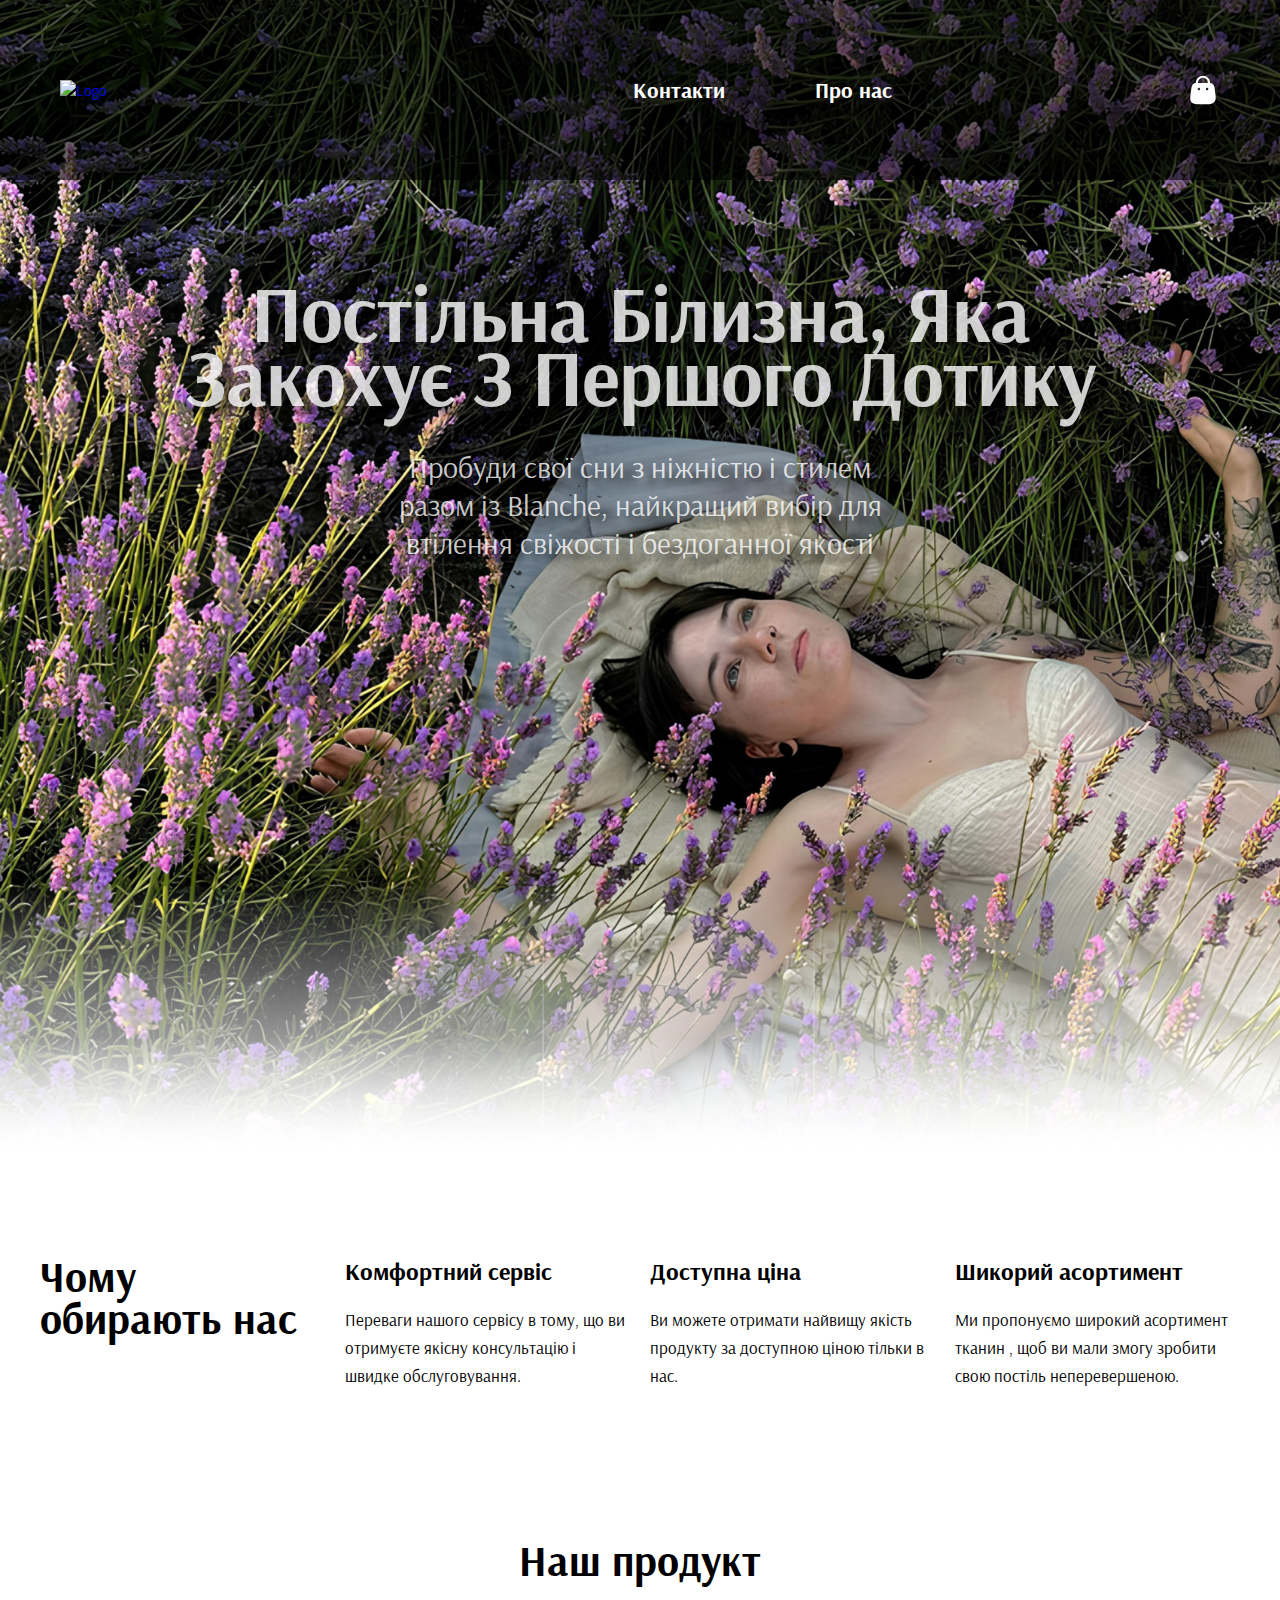
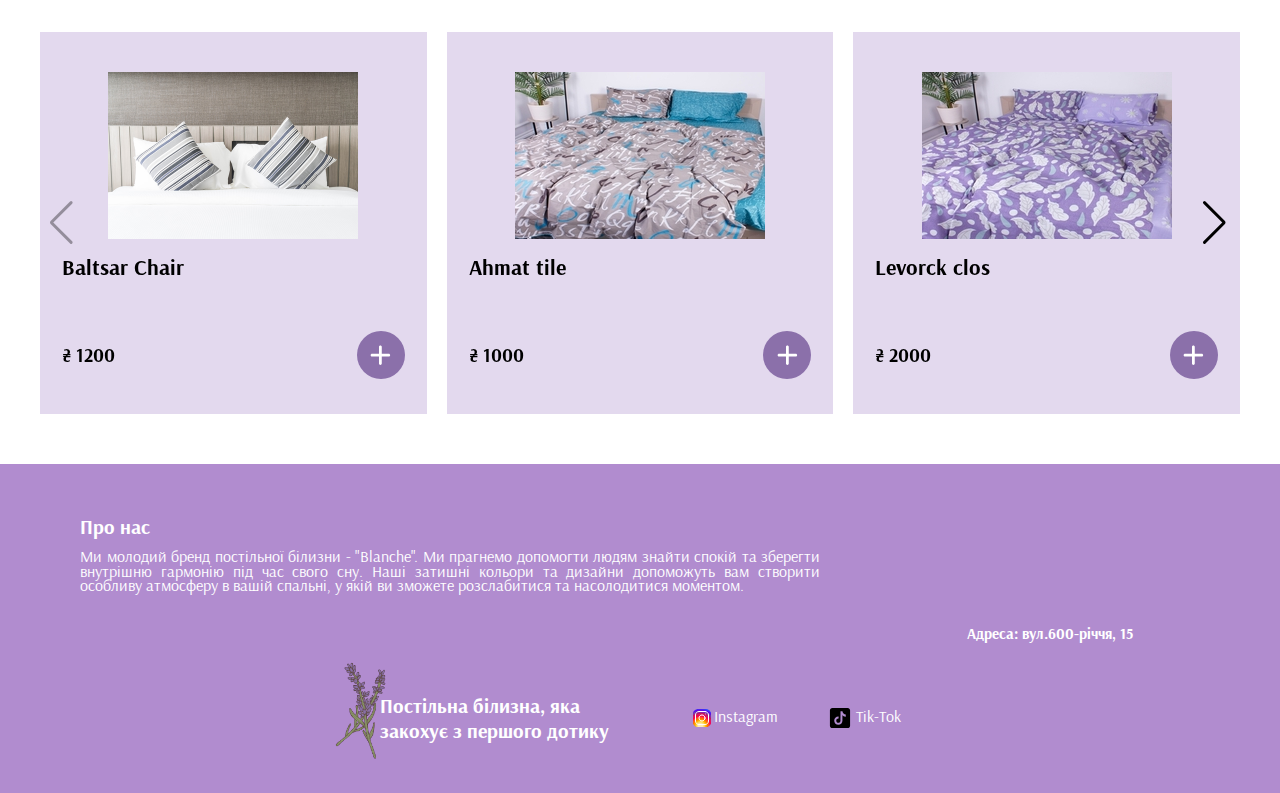
==== index.html @ 91bf4326 "add new Project" ====
<!DOCTYPE html>
<html lang="en">
<head>
	<meta charset="UTF-8">
	<meta name="viewport" content="width=device-width, initial-scale=1.0">
	<link rel="stylesheet" href="./css/main.css">
	<link
  	rel="stylesheet" href="https://cdn.jsdelivr.net/npm/swiper@11/swiper-bundle.min.css"/>
	<title>Blanche</title>
	<link rel="shortcut icon" href="./img/logo/favicon.ico" type="image/x-icon">
</head>
<body>
	<header class="header">
		<div class="header__wrapper">
			<div class="container">
				<nav class="nav__header">
					
					<div class="logo">
						<a href="#!">
							<img class="logo-img" src="./img/logo/test.png" alt="Logo">
						</a>
					</div>
					
					<ul class="nav-list">
						<li id="contacts" class="nav-list__item">
							<a class="nav-list__link" href="#!">Контакти</a>
							<div class="nav-list__sub-contacts">
								<ul class="sub-contacts">
									<li class="sub-contacts__item">
										<a href="tel:+380778909601" class="phone__num">+ 38-077-89-09-601
										</a>
									</li>
									<li class="sub-contacts__item">
										<a class="instagram" href="https://www.instagram.com/blanche.bedclothes?igsh=Y29oOTNwODJ2OGV5">
											<img src="./img/logo/instagram.svg" alt="">
											Instagram
										</a>
									</li>
								</ul>
							</div>
						</li>
						<li id="about-us" class="nav-list__item"><a class="nav-list__link" href="#!">Про нас</a></li>
					</ul>

					<a class="cart" href="#!">
						<img class="cart__img" src="./img/icons/cart.svg" alt="">
						<div class="hidden cart__count "></div>
					</a>
				</nav>

				
			</div>
		</div>
		<div class="header__content container">
					<h1 class="header__title">Постільна білизна, яка закохує з першого дотику</h1>
					<p>Пробуди свої сни з ніжністю і стилем разом із Blanche, найкращий вибір для втілення свіжості і бездоганної якості </p>
				</div>
	</header>

	<section class="benefits">
		<div class="container">
			<div class="befefits__grid">
				<div class="benefits__title">
					<h2 class="title-2">Чому обирають нас</h2>
				</div>
				
				<div class="benefit">
					<h3 class="benefit__title">Комфортний сервіс</h3>
					<p class="benefit__text">Переваги нашого сервісу в тому, що ви отримуєте якісну консультацію і швидке обслуговування.</p>
				</div>

				<div class="benefit">
					<h3 class="benefit__title">Доступна ціна</h3>
					<p class="benefit__text">Ви можете отримати найвищу якість продукту за доступною ціною тільки в нас.</p>
					
				</div>

				<div class="benefit">
					<h3 class="benefit__title">Шикорий асортимент</h3>
					<p class="benefit__text">Ми пропонуємо широкий асортимент тканин , щоб ви мали змогу зробити свою постіль неперевершеною.</p>
					
				</div>

			</div>
		</div>
	</section>

	<section class="products">
		<div class="container">
			
			<div class="products__title">
				<h2 class="title-2">Наш продукт</h2>
			</div>
			
			<div class="products__slider">
				<div class="swiper">
						<div class="swiper-wrapper">
								<article class="card swiper-slide" data-id="baltsar-chair">
									<a href="#product" class="card__link"></a>
									<div class="card__photo">
										<img src="./img/products/test1.jpg" alt="Posteli" class="card__img">
									</div>
									<div class="card__desc">
										<h3 class="card__title">
											Baltsar Chair
										</h3>
										<div class="card__footer">
											<div class="card__price">
												1200
											</div>
											  <button class="card__btn"><img src="./img/icons/plus.svg"></button>
										</div>
									</div>
								</article>
								<article class="card swiper-slide" data-id="ahmat-tile">
									<a href="#product" class="card__link"></a>
									<div class="card__photo">
										<img src="./img/products/test2.jpg" alt="Posteli" class="card__img">
									</div>
									<div class="card__desc">
										<h3 class="card__title">
											Ahmat tile
										</h3>
										<div class="card__footer">
											<div class="card__price">
												1000
											</div>
											<button class="card__btn"><img src="./img/icons/plus.svg"></button>
										</div>
									</div>
								</article>
								<article class="card swiper-slide" data-id="levorck-clos">
									<a href="#product" class="card__link"></a>
									<div class="card__photo">
										<img src="./img/products/test3.jpg" alt="Posteli" class="card__img">
									</div>
									<div class="card__desc">
										<h3 class="card__title">
											Levorck clos
										</h3>
										<div class="card__footer">
											<div class="card__price">
												2000
											</div>
											<button class="card__btn"><img src="./img/icons/plus.svg"></button>
										</div>
									</div>
								</article>
								<article class="card swiper-slide" data-id="harvison-metti">
									<a href="#product" class="card__link"></a>
									<div class="card__photo">
										<img src="./img/products/test4.jpg" alt="Posteli" class="card__img">
									</div>
									<div class="card__desc">
										<h3 class="card__title">
											Harvison Metti
										</h3>
										<div class="card__footer">
											<div class="card__price">
												800
											</div>
											<button class="card__btn"><img src="./img/icons/plus.svg"></button>
										</div>
									</div>
								</article>
								<article class="card swiper-slide" data-id="ternok-lenox">
									<a href="#product" class="card__link"></a>
									<div class="card__photo">
										<img src="./img/products/test5.jpg" alt="Posteli" class="card__img">
									</div>
									<div class="card__desc">
										<h3 class="card__title">
											Ternok Lenox
										</h3>
										<div class="card__footer">
											<div class="card__price">
												1400
											</div>
											<button class="card__btn"><img src="./img/icons/plus.svg"></button>
										</div>
									</div>
								</article>
								<article class="card swiper-slide" data-id="bable-bom">
									<a href="#product" class="card__link"></a>
									<div class="card__photo">
										<img src="./img/products/test6.jpg" alt="Posteli" class="card__img">
									</div>
									<div class="card__desc">
										<h3 class="card__title">
											Bable Bom
										</h3>
										<div class="card__footer">
											<div class="card__price">
												1200
											</div>
											<button class="card__btn"><img src="./img/icons/plus.svg"></button>
										</div>
									</div>
								</article>
								<article class="card swiper-slide" data-id="alaska">
									<a href="#product" class="card__link"></a>
									<div class="card__photo">
										<img src="./img/products/test7.jpg" alt="Posteli" class="card__img">
									</div>
									<div class="card__desc">
										<h3 class="card__title">
											Alaska
										</h3>
										<div class="card__footer">
											<div class="card__price">
												1350
											</div>
											<button class="card__btn"><img src="./img/icons/plus.svg"></button>
										</div>
									</div>
								</article>
								<article class="card swiper-slide" data-id="nerfits">
									<a href="#product" class="card__link"></a>
									<div class="card__photo">
										<img src="./img/products/test8.jpg" alt="Posteli" class="card__img">
									</div>
									<div class="card__desc">
										<h3 class="card__title">
											Nerfits
										</h3>
										<div class="card__footer">
											<div class="card__price">
												2200
											</div>
											<button class="card__btn"><img src="./img/icons/plus.svg"></button>
										</div>
									</div>
								</article>
						</div>
					    <div class="swiper-button-prev"></div>
				 	    <div class="swiper-button-next"></div>
				</div>
			</div>
		</div>
	</section>
	
	<footer class="footer">
		<div class="container">
			<div class="info">
				<div class="footer__about-us">
					<h3>Про нас</h3>
					<p>Ми молодий бренд постільної білизни - "Blanche". Ми прагнемо допомогти людям знайти спокій та зберегти внутрішню гармонію під час свого сну. Наші затишні кольори та дизайни допоможуть вам створити особливу атмосферу в вашій спальні, у якій ви зможете розслабитися та насолодитися моментом.</p>
				</div>
				<div class="location">
					<iframe src="https://www.google.com/maps/embed?pb=!1m14!1m8!1m3!1d10421.833314047852!2d28.426156000000002!3d49.229799!3m2!1i1024!2i768!4f13.1!3m3!1m2!1s0x472d5d207920a4d7%3A0x23012161abec47f1!2z0JDRgtC10LvRjNC1ICjRgNC10LzQvtC90YIg0L7QtNGP0LPRgyk!5e0!3m2!1sru!2sua!4v1705599957774!5m2!1sru!2sua" width="600" height="450" style="border:0;" allowfullscreen="" loading="lazy" referrerpolicy="no-referrer-when-downgrade">
					</iframe>
					
					<div class="address">
						Адреса: вул.600-річчя, 15
					</div>
				</div>
			</div>
			<div class="social__media">
				<div class="lavanda__logo">
					<img src="./img/logo/lavanda.png" alt="lavanda">
					Постільна білизна, яка закохує з першого дотику
				</div>
					<a class="instagram" href="https://www.instagram.com/blanche.bedclothes?igsh=Y29oOTNwODJ2OGV5">
						<img src="./img/logo/instagram.svg" alt="">Instagram
					</a>
					<a class="tik-tok" href="https://www.tiktok.com/@blanche.bedclothes?_t=8j8u7WPqUek&_r=1">
						<img src="./img/logo/tik-tok.svg" alt="">
						Tik-Tok
					</a>
			</div>
		</div>
	</footer>

	<!-- Модалка корзини -->
	<div class="modal__cart-wrapper hidden">
			<div class="modal__cart">
				<div class="modal__cart-nav">
					<h3 class="modal__title">
						Ваше замовлення
						<img src="./img/logo/lavanda.png" alt="" class="modal__title-img">
					</h3>
					<button class="product-del" data-btn="closeCart">x</button>
				</div>
				<hr>
				<!-- <ul class="cart__product">
					 <li class="cart__product-img"><img src="./img/products/test2.jpg" alt=""></li>
					<li class="cart__product-name">Baltsar Chair</li>
					<li class="cart__product-count">
						<button class="count__btn">+</button>
						<input class="count_quantity">
						<button class="count__btn">-</button>
					</li>
					<li class="cart__product-price">1200</li>
					<li class="cart__product-del">
						<button class="product-del">x</button>
					</li> 
				</ul> -->
				<div class="cart__submit-wrapper">
					<button class="cart__product-submit" data-btn="order-submit">Оформити замовлення</button>
				</div>
			</div> 
			<div class="modal__overlay"></div>
	</div>
	<!-- Модалка корзина -->

	<!-- Модалка підтвердження відправки -->
	<div class="modal__order-confirm hidden">
		<div class="order-container">
			<h3 class="order-confirm__title">
				Підтвердження
				<img src="./img/logo/lavanda.png" alt="" class="order-confirm__title-img">
			</h3>
			
			<p class="order-confirm__text">Для того щоб ми мали змогу відправити ваше замовлення введіть:</p>
			<form action="" class="order__confirm-form">
				<fieldset>
					<legend>Данні для відправки</legend>
					
					<input type="text" name=""	placeholder="ПІБ">
					<input type="text" name=""	placeholder="Ваш номер">
					<input type="text" name=""	placeholder="Місто">
					<input type="text" name=""	placeholder="Назва почти">
					<input type="text" name=""	placeholder="Номер відділення">

					<button type="submit" data-btn="submit">Підтвердити</button>
				</fieldset>
			</form>
		</div>
		<div class="modal__overlay"></div>
	</div>
	<!-- Модалка підтвердження відправки -->


	<script src="https://cdn.jsdelivr.net/npm/swiper@11/swiper-bundle.min.js"></script>
	<script src="./js/script.js" type="text/javascript"></script>
</body>
</html>
---- css/main.css ----
@charset "UTF-8";
@import url("https://fonts.googleapis.com/css2?family=Arsenal:wght@400;700&display=swap");
* {
  padding: 0px;
  margin: 0px;
  border: none;
}

*,
*::before,
*::after {
  -webkit-box-sizing: border-box;
          box-sizing: border-box;
}

/* Links */
a, a:link, a:visited {
  text-decoration: none;
}

a:hover {
  text-decoration: none;
}

/* Common */
aside, nav, footer, header, section, main {
  display: block;
}

h1, h2, h3, h4, h5, h6, p {
  font-size: inherit;
  font-weight: inherit;
}

ul, ul li {
  list-style: none;
}

img {
  vertical-align: top;
}

img, svg {
  max-width: 100%;
  height: auto;
}

address {
  font-style: normal;
}

/* Form */
input, textarea, button, select {
  font-family: inherit;
  font-size: inherit;
  color: inherit;
  background-color: transparent;
}

input::-ms-clear {
  display: none;
}

button, input[type=submit] {
  display: inline-block;
  -webkit-box-shadow: none;
          box-shadow: none;
  background-color: transparent;
  background: none;
  cursor: pointer;
}

input:focus, input:active,
button:focus, button:active {
  outline: none;
}

button::-moz-focus-inner {
  padding: 0;
  border: 0;
}

label {
  cursor: pointer;
}

legend {
  display: block;
}

html, body {
  font-family: "Arsenal", sans-serif;
}

.container {
  margin: 0 auto;
  padding: 0 15px;
  max-width: 1230px;
}

.title-2 {
  font-size: clamp(22px, -0.054rem + 7.14vw, 42px);
  font-weight: 700;
  line-height: 1;
}

.hidden {
  opacity: 0;
  pointer-events: none;
}

.hiddingForCart {
  z-index: 0;
}

.header {
  position: relative;
  z-index: 1;
  background-image: url("./../img/background-img/bg-img-2.jpg");
  aspect-ratio: 1200/1084;
  background-size: cover;
}

.header__wrapper {
  background-color: rgba(0, 0, 0, 0.6);
}

.header__content {
  text-align: center;
}

.header__title {
  color: rgba(255, 255, 255, 0.8);
  font-weight: bold;
  font-size: clamp(30px, -0.757rem + 13.16vw, 80px);
  text-transform: capitalize;
  text-wrap: balance;
  line-height: 0.8;
  letter-spacing: -1px;
  margin-bottom: clamp(15px, -0.006rem + 4.72vw, 40px);
  text-shadow: 12px 7px 9px rgba(0, 0, 0, 0.76);
}

.header__content p {
  color: rgba(255, 255, 255, 0.8);
  font-size: clamp(15px, 0.371rem + 2.83vw, 30px);
  text-wrap: balance;
  max-width: 740px;
  margin: 0 auto;
  text-shadow: 12px 7px 9px rgba(0, 0, 0, 0.76);
}

.logo-img {
  max-width: clamp(70px, 2.102rem + 11.36vw, 170px);
}

.nav__header {
  padding: 0 clamp(5px, -0.028rem + 1.7vw, 20px);
  margin-bottom: clamp(20px, -1.509rem + 13.79vw, 100px);
  display: -ms-grid;
  display: grid;
  -ms-grid-columns: 1fr 10px 2fr 10px 1fr;
  grid-template-columns: 1fr 2fr 1fr;
  -webkit-box-align: center;
      -ms-flex-align: center;
          align-items: center;
  height: clamp(50px, 0.17rem + 14.77vw, 180px);
  gap: 10px;
}

.nav-list {
  display: -webkit-inline-box;
  display: -ms-inline-flexbox;
  display: inline-flex;
  gap: clamp(15px, -0.767rem + 8.52vw, 90px);
  -webkit-box-pack: end;
      -ms-flex-pack: end;
          justify-content: flex-end;
  white-space: nowrap;
}

.nav-list__link {
  font-weight: 700;
  color: #fff;
  font-size: clamp(12px, 0.523rem + 1.14vw, 22px);
  -webkit-transition: color 0.2s ease-in;
  transition: color 0.2s ease-in;
}
.nav-list__link:hover {
  color: #8b70aa;
}

#contacts {
  position: relative;
}

.nav-list__sub-contacts {
  background-color: rgba(139, 112, 170, 0.5490196078);
  padding: 20px;
  position: absolute;
  width: 170px;
  top: 100%;
  left: -40px;
  opacity: 0;
  pointer-events: none;
}

.sub-contacts {
  display: -webkit-box;
  display: -ms-flexbox;
  display: flex;
  -webkit-box-orient: vertical;
  -webkit-box-direction: normal;
      -ms-flex-direction: column;
          flex-direction: column;
  gap: 10px;
}

.sub-contacts__item a {
  color: #fff;
  -webkit-transition: color 0.2s ease-in;
  transition: color 0.2s ease-in;
}
.sub-contacts__item a:hover {
  color: #8b70aa;
}

.nav-list__item:hover .nav-list__sub-contacts {
  opacity: 1;
  pointer-events: all;
}

.cart {
  display: -webkit-box;
  display: -ms-flexbox;
  display: flex;
  -webkit-box-pack: end;
      -ms-flex-pack: end;
          justify-content: end;
  position: relative;
  -ms-grid-column-span: 5;
  grid-column-end: 5;
}

.cart__count {
  position: absolute;
  top: 3px;
  right: -6px;
  background-color: #8b70aa;
  color: #fff;
  border-radius: 50%;
  height: 18px;
  width: 18px;
  font-weight: 700;
  display: -webkit-box;
  display: -ms-flexbox;
  display: flex;
  -webkit-box-pack: center;
      -ms-flex-pack: center;
          justify-content: center;
  -webkit-box-align: center;
      -ms-flex-align: center;
          align-items: center;
}

.benefits {
  padding: clamp(20px, -0.568rem + 9.09vw, 100px) 0;
}

.befefits__grid {
  display: -ms-grid;
  display: grid;
  -ms-grid-columns: 1fr 20px 1fr 20px 1fr 20px 1fr;
  grid-template-columns: repeat(4, 1fr);
  gap: clamp(20px, 0.074rem + 5.88vw, 60px) 20px;
}
@media (max-width: 1120px) {
  .befefits__grid {
    -ms-grid-columns: (1fr)[2];
    grid-template-columns: repeat(2, 1fr);
  }
}
@media (max-width: 620px) {
  .befefits__grid {
    -ms-grid-columns: (1fr)[1];
    grid-template-columns: repeat(1, 1fr);
  }
}

.benefits__title {
  max-width: 260px;
}

.benefit__title {
  font-size: clamp(15px, -0.063rem + 5vw, 24px);
  font-weight: 700;
  margin-bottom: clamp(10px, -0.486rem + 5.56vw, 20px);
}

.benefit__text {
  line-height: 1.65;
  font-size: clamp(14px, 0.661rem + 1.07vw, 17px);
}

.products {
  padding: clamp(10px, -0.754rem + 6.9vw, 50px) 0;
}

.products__title {
  text-align: center;
}

.products__slider {
  display: -webkit-box;
  display: -ms-flexbox;
  display: flex;
  -webkit-box-pack: center;
      -ms-flex-pack: center;
          justify-content: center;
  margin-top: clamp(20px, -0.329rem + 7.89vw, 50px);
}

.card {
  position: relative;
  width: 280px;
  background-color: rgba(205, 188, 225, 0.568627451);
}

.card__link {
  position: absolute;
  top: 0;
  left: 0;
  bottom: 0;
  right: 0;
}

.card__photo {
  text-align: center;
  margin-top: 40px;
}

.card__img {
  max-width: 250px;
}

.card__desc {
  display: -webkit-box;
  display: -ms-flexbox;
  display: flex;
  -webkit-box-orient: vertical;
  -webkit-box-direction: normal;
      -ms-flex-direction: column;
          flex-direction: column;
  gap: 50px;
  height: 175px;
  border-radius: 20px 20px 0 0;
  padding: 14px 22px 28px;
}

.card__title {
  font-size: 22px;
  font-weight: 700;
}

.card__footer {
  display: -webkit-box;
  display: -ms-flexbox;
  display: flex;
  -webkit-box-pack: justify;
      -ms-flex-pack: justify;
          justify-content: space-between;
  -webkit-box-align: center;
      -ms-flex-align: center;
          align-items: center;
}

.card__price {
  font-size: 19px;
  font-weight: 700;
}
.card__price::before {
  content: "₴";
}

.card__btn {
  font-size: 0;
  height: 48px;
  width: 48px;
  background-color: #8b70aa;
  border-radius: 50%;
  z-index: 3;
  -webkit-transition: opacity 0.2s ease-in;
  transition: opacity 0.2s ease-in;
}
.card__btn:hover {
  opacity: 0.6;
}

.modal__cart-wrapper {
  position: fixed;
  top: 0;
  left: 0;
  width: 100%;
  height: 100%;
  display: -webkit-box;
  display: -ms-flexbox;
  display: flex;
  -webkit-box-pack: center;
      -ms-flex-pack: center;
          justify-content: center;
  -webkit-box-align: center;
      -ms-flex-align: center;
          align-items: center;
  -webkit-transition: all 0.2s ease-in;
  transition: all 0.2s ease-in;
}

.modal__cart {
  position: relative;
  z-index: 2;
  background-color: #fff;
  padding: 20px clamp(15px, -0.104rem + 5.21vw, 40px);
  width: clamp(300px, 7.386rem + 56.82vw, 800px);
}
.modal__cart hr {
  background: rgba(142, 44, 183, 0.6196078431);
  height: 0.5px;
  margin-bottom: 10px;
}

.modal__cart-nav {
  display: -webkit-box;
  display: -ms-flexbox;
  display: flex;
  -webkit-box-pack: justify;
      -ms-flex-pack: justify;
          justify-content: space-between;
}

.modal__title {
  font-size: 24px;
  font-weight: 700;
  color: rgba(143, 137, 143, 0.8784313725);
  position: relative;
}
.modal__title img {
  max-width: 50px;
  position: absolute;
  top: -8px;
  left: 168px;
}

.cart__product {
  display: -ms-grid;
  display: grid;
  -ms-grid-columns: 1fr clamp(10px, -0.625rem + 6.25vw, 40px) 4fr clamp(10px, -0.625rem + 6.25vw, 40px) 2fr clamp(10px, -0.625rem + 6.25vw, 40px) 1fr clamp(10px, -0.625rem + 6.25vw, 40px) 1fr;
  grid-template-columns: 1fr 4fr 2fr 1fr 1fr;
  -webkit-column-gap: clamp(10px, -0.625rem + 6.25vw, 40px);
     -moz-column-gap: clamp(10px, -0.625rem + 6.25vw, 40px);
          column-gap: clamp(10px, -0.625rem + 6.25vw, 40px);
  -webkit-box-pack: center;
      -ms-flex-pack: center;
          justify-content: center;
  -webkit-box-align: center;
      -ms-flex-align: center;
          align-items: center;
  margin-bottom: 20px;
  background-color: rgba(187, 185, 185, 0.1019607843);
  padding: 0 5px;
}

.cart__product-img img {
  max-width: clamp(70px, 1.042rem + 16.67vw, 100px);
}

.cart__product-name {
  font-size: clamp(8px, 0.167rem + 1.67vw, 16px);
}

.cart__product-count {
  display: -webkit-box;
  display: -ms-flexbox;
  display: flex;
  -webkit-box-pack: center;
      -ms-flex-pack: center;
          justify-content: center;
  -webkit-box-align: center;
      -ms-flex-align: center;
          align-items: center;
  gap: 5px;
}

.count__btn {
  font-weight: 700;
  padding-bottom: 1px;
  -webkit-transition: opacity 0.2s ease-in;
  transition: opacity 0.2s ease-in;
}
.count__btn:hover {
  opacity: 0.7;
}

.count_quantity {
  width: 25px;
  height: 18px;
  line-height: 1.9;
  text-align: center;
  background-color: rgba(193, 193, 193, 0.4196078431);
  border-radius: 5px;
  font-size: clamp(8px, 0.167rem + 1.67vw, 16px);
}

.cart__product-price {
  font-size: clamp(8px, 0.167rem + 1.67vw, 16px);
}

.cart__product-del {
  justify-self: flex-end;
}

.product-del {
  padding-right: 10px;
  font-size: clamp(10px, 0.196rem + 2.14vw, 16px);
  -webkit-transition: opacity 0.2s ease-in;
  transition: opacity 0.2s ease-in;
}
.product-del:hover {
  opacity: 0.7;
}

.cart__submit-wrapper {
  display: -webkit-box;
  display: -ms-flexbox;
  display: flex;
  -webkit-box-pack: end;
      -ms-flex-pack: end;
          justify-content: flex-end;
}

.cart__product-submit {
  font-size: clamp(12px, 0.5rem + 1.25vw, 18px);
  border-radius: 5px;
  background-color: #e1e1e1;
  padding: 0 5px;
  -webkit-transition: opacity 0.2s ease-in;
  transition: opacity 0.2s ease-in;
}
.cart__product-submit:hover {
  opacity: 0.7;
}

.modal__overlay {
  position: absolute;
  top: 0;
  left: 0;
  width: 100%;
  height: 100%;
  background-color: black;
  opacity: 0.7;
  z-index: 0;
}

.swiper-button-prev::after {
  color: black;
  position: absolute;
  top: 0px;
  left: 0px;
}

.swiper-button-next::after {
  color: black;
  position: absolute;
  top: 0px;
  left: 0px;
}

.footer {
  padding: 50px 0;
  background-color: rgba(86, 5, 151, 0.4588235294);
  color: white;
}

.info {
  padding: 0 clamp(10px, -2.708rem + 16.67vw, 40px);
  margin-bottom: 50px;
  display: -webkit-box;
  display: -ms-flexbox;
  display: flex;
  -webkit-box-pack: space-evenly;
      -ms-flex-pack: space-evenly;
          justify-content: space-evenly;
  gap: 80px;
}
@media (max-width: 740px) {
  .info {
    -webkit-box-orient: vertical;
    -webkit-box-direction: normal;
        -ms-flex-direction: column;
            flex-direction: column;
    gap: 30px;
  }
}

.footer__about-us h3 {
  font-size: 20px;
  font-weight: 700;
  margin-bottom: 10px;
}
.footer__about-us p {
  line-height: 0.9;
  text-align: justify;
}

.location {
  display: -webkit-box;
  display: -ms-flexbox;
  display: flex;
  -webkit-box-orient: vertical;
  -webkit-box-direction: normal;
      -ms-flex-direction: column;
          flex-direction: column;
  gap: 10px;
  -webkit-box-pack: center;
      -ms-flex-pack: center;
          justify-content: center;
  -webkit-box-align: center;
      -ms-flex-align: center;
          align-items: center;
}
.location iframe {
  max-width: 300px;
  max-height: 100px;
  border-radius: 40px;
}
@media (max-width: 740px) {
  .location iframe {
    max-width: clamp(220px, -4.345rem + 90.48vw, 600px);
  }
}

.address {
  font-weight: 700;
  font-size: 15px;
}

.social__media {
  display: -webkit-box;
  display: -ms-flexbox;
  display: flex;
  padding: 0 40px;
  gap: clamp(10px, -0.754rem + 6.9vw, 50px);
  -webkit-box-align: center;
      -ms-flex-align: center;
          align-items: center;
  -webkit-box-pack: center;
      -ms-flex-pack: center;
          justify-content: center;
}
@media (max-width: 620px) {
  .social__media {
    -webkit-box-orient: vertical;
    -webkit-box-direction: normal;
        -ms-flex-direction: column;
            flex-direction: column;
  }
}
.social__media a {
  color: #fff;
}

.lavanda__logo {
  position: relative;
  font-size: 20px;
  font-weight: 700;
  max-width: 260px;
}
@media (max-width: 620px) {
  .lavanda__logo {
    font-size: 17px;
  }
}
.lavanda__logo img {
  max-width: 150px;
  position: absolute;
  top: -60px;
  left: -90px;
}

.modal__order-confirm {
  position: fixed;
  top: 0;
  left: 0;
  width: 100%;
  height: 100%;
  display: -webkit-box;
  display: -ms-flexbox;
  display: flex;
  -webkit-box-pack: center;
      -ms-flex-pack: center;
          justify-content: center;
  -webkit-box-align: center;
      -ms-flex-align: center;
          align-items: center;
  -webkit-transition: all 0.2s ease-in;
  transition: all 0.2s ease-in;
}

.order-container {
  position: relative;
  z-index: 2;
  background-color: #fff;
  padding: 20px clamp(15px, -0.104rem + 5.21vw, 40px);
  width: clamp(300px, 7.386rem + 56.82vw, 800px);
}

.order-confirm__title {
  font-size: 24px;
  font-weight: 700;
  color: rgba(143, 137, 143, 0.8784313725);
  position: relative;
}
.order-confirm__title img {
  max-width: 50px;
  position: absolute;
  top: -7px;
  left: 143px;
}

.order__confirm-form fieldset {
  border: 1px solid rgba(142, 44, 183, 0.6196078431);
  display: -webkit-box;
  display: -ms-flexbox;
  display: flex;
  -webkit-box-orient: vertical;
  -webkit-box-direction: normal;
      -ms-flex-direction: column;
          flex-direction: column;
  gap: 10px;
  padding: 10px;
}
.order__confirm-form legend {
  color: rgba(143, 137, 143, 0.8784313725);
  font-weight: 700;
  font-size: 18px;
}
.order__confirm-form input {
  background-color: rgba(187, 185, 185, 0.10196078);
}
.order__confirm-form button {
  font-size: clamp(12px, 0.5rem + 1.25vw, 18px);
  border-radius: 5px;
  background-color: #e1e1e1;
  padding: 0 5px;
  -webkit-transition: opacity 0.2s ease-in;
  transition: opacity 0.2s ease-in;
}
.order__confirm-form button:hover {
  opacity: 0.7;
}

.order-confirm__message {
  text-align: center;
  color: rgba(142, 44, 183, 0.6196078431);
  -webkit-transition: all 0.2 ease-in;
  transition: all 0.2 ease-in;
}
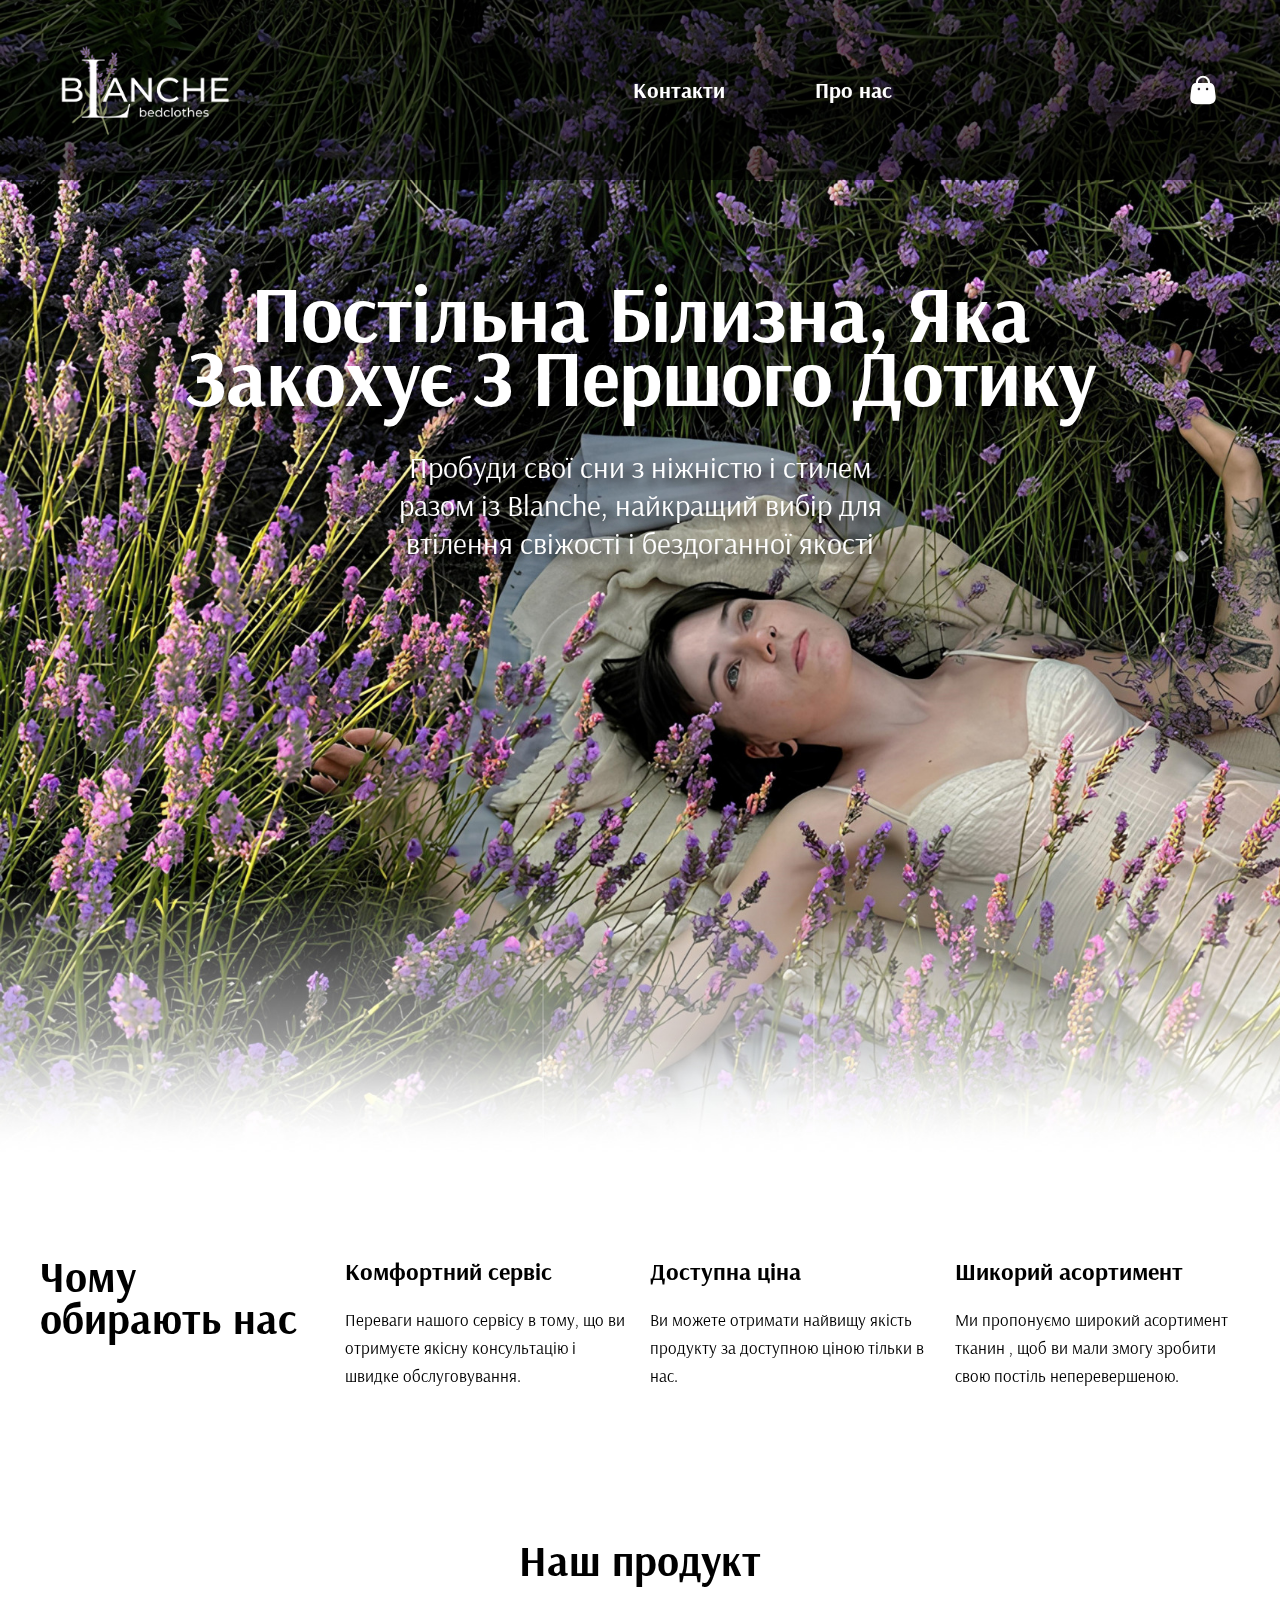
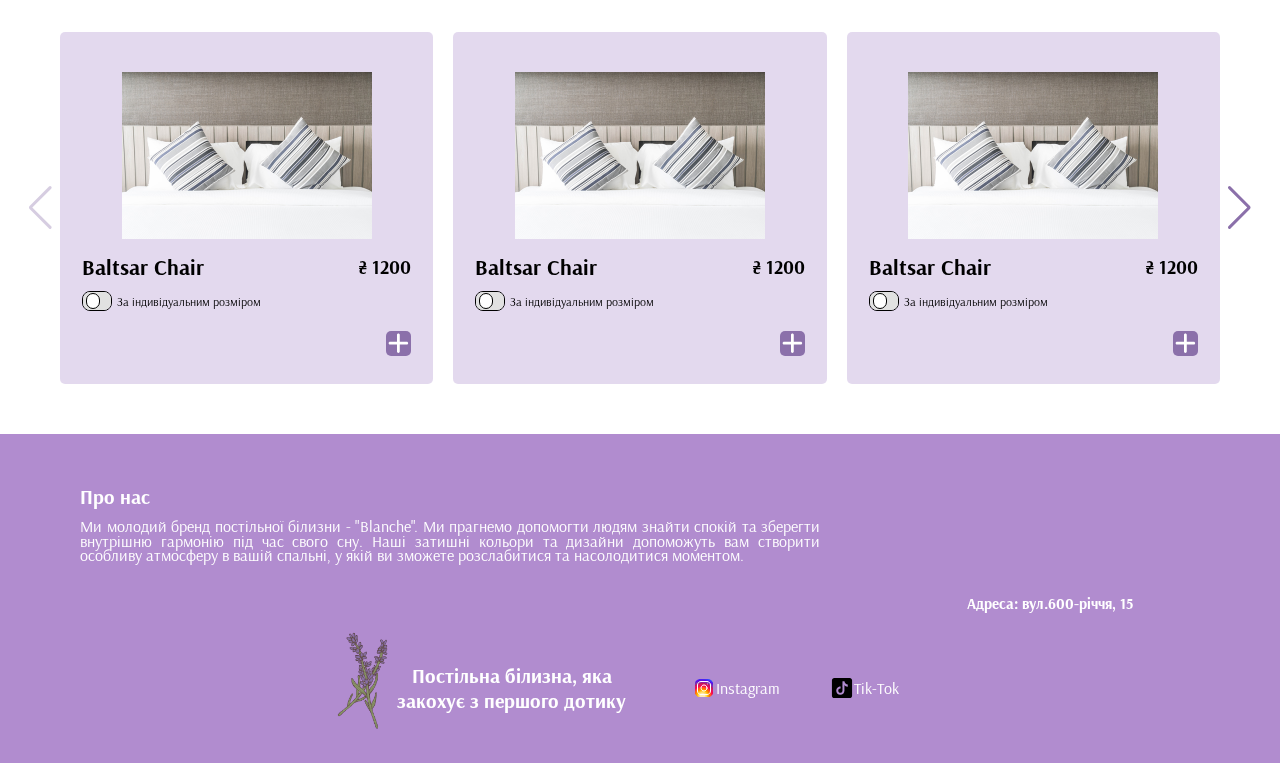
==== commit d80d7b91: "update 1.0" ====
--- a/index.html
+++ b/index.html
@@ -27,13 +27,13 @@
 							<div class="nav-list__sub-contacts">
 								<ul class="sub-contacts">
 									<li class="sub-contacts__item">
+										<img src="./img/logo/phone.svg" alt="">
 										<a href="tel:+380778909601" class="phone__num">+ 38-077-89-09-601
 										</a>
 									</li>
 									<li class="sub-contacts__item">
-										<a class="instagram" href="https://www.instagram.com/blanche.bedclothes?igsh=Y29oOTNwODJ2OGV5">
-											<img src="./img/logo/instagram.svg" alt="">
-											Instagram
+										<img src="./img/logo/instagram.svg" alt="">
+										<a class="instagram" href="https://www.instagram.com/blanche.bedclothes?igsh=Y29oOTNwODJ2OGV5">Instagram
 										</a>
 									</li>
 								</ul>
@@ -95,146 +95,260 @@
 			<div class="products__slider">
 				<div class="swiper">
 						<div class="swiper-wrapper">
-								<article class="card swiper-slide" data-id="baltsar-chair">
-									<a href="#product" class="card__link"></a>
-									<div class="card__photo">
-										<img src="./img/products/test1.jpg" alt="Posteli" class="card__img">
-									</div>
-									<div class="card__desc">
-										<h3 class="card__title">
-											Baltsar Chair
-										</h3>
-										<div class="card__footer">
-											<div class="card__price">
-												1200
-											</div>
-											  <button class="card__btn"><img src="./img/icons/plus.svg"></button>
-										</div>
-									</div>
-								</article>
-								<article class="card swiper-slide" data-id="ahmat-tile">
-									<a href="#product" class="card__link"></a>
-									<div class="card__photo">
-										<img src="./img/products/test2.jpg" alt="Posteli" class="card__img">
-									</div>
-									<div class="card__desc">
-										<h3 class="card__title">
-											Ahmat tile
-										</h3>
-										<div class="card__footer">
-											<div class="card__price">
-												1000
-											</div>
-											<button class="card__btn"><img src="./img/icons/plus.svg"></button>
-										</div>
-									</div>
-								</article>
-								<article class="card swiper-slide" data-id="levorck-clos">
-									<a href="#product" class="card__link"></a>
-									<div class="card__photo">
-										<img src="./img/products/test3.jpg" alt="Posteli" class="card__img">
-									</div>
-									<div class="card__desc">
-										<h3 class="card__title">
-											Levorck clos
-										</h3>
-										<div class="card__footer">
-											<div class="card__price">
-												2000
-											</div>
-											<button class="card__btn"><img src="./img/icons/plus.svg"></button>
-										</div>
-									</div>
-								</article>
-								<article class="card swiper-slide" data-id="harvison-metti">
-									<a href="#product" class="card__link"></a>
-									<div class="card__photo">
-										<img src="./img/products/test4.jpg" alt="Posteli" class="card__img">
-									</div>
-									<div class="card__desc">
-										<h3 class="card__title">
-											Harvison Metti
-										</h3>
-										<div class="card__footer">
-											<div class="card__price">
-												800
-											</div>
-											<button class="card__btn"><img src="./img/icons/plus.svg"></button>
-										</div>
-									</div>
-								</article>
-								<article class="card swiper-slide" data-id="ternok-lenox">
-									<a href="#product" class="card__link"></a>
-									<div class="card__photo">
-										<img src="./img/products/test5.jpg" alt="Posteli" class="card__img">
-									</div>
-									<div class="card__desc">
-										<h3 class="card__title">
-											Ternok Lenox
-										</h3>
-										<div class="card__footer">
-											<div class="card__price">
-												1400
-											</div>
-											<button class="card__btn"><img src="./img/icons/plus.svg"></button>
-										</div>
-									</div>
-								</article>
-								<article class="card swiper-slide" data-id="bable-bom">
-									<a href="#product" class="card__link"></a>
-									<div class="card__photo">
-										<img src="./img/products/test6.jpg" alt="Posteli" class="card__img">
-									</div>
-									<div class="card__desc">
-										<h3 class="card__title">
-											Bable Bom
-										</h3>
-										<div class="card__footer">
-											<div class="card__price">
-												1200
-											</div>
-											<button class="card__btn"><img src="./img/icons/plus.svg"></button>
-										</div>
-									</div>
-								</article>
-								<article class="card swiper-slide" data-id="alaska">
-									<a href="#product" class="card__link"></a>
-									<div class="card__photo">
-										<img src="./img/products/test7.jpg" alt="Posteli" class="card__img">
-									</div>
-									<div class="card__desc">
-										<h3 class="card__title">
-											Alaska
-										</h3>
-										<div class="card__footer">
-											<div class="card__price">
-												1350
-											</div>
-											<button class="card__btn"><img src="./img/icons/plus.svg"></button>
-										</div>
-									</div>
-								</article>
-								<article class="card swiper-slide" data-id="nerfits">
-									<a href="#product" class="card__link"></a>
-									<div class="card__photo">
-										<img src="./img/products/test8.jpg" alt="Posteli" class="card__img">
-									</div>
-									<div class="card__desc">
-										<h3 class="card__title">
-											Nerfits
-										</h3>
-										<div class="card__footer">
-											<div class="card__price">
-												2200
-											</div>
-											<button class="card__btn"><img src="./img/icons/plus.svg"></button>
-										</div>
-									</div>
-								</article>
+							    <article class="card swiper-slide" data-id="baltsar-chair">
+									<div class="card__photo">
+										<img src="./img/products/test1.jpg" alt="Posteli" class="card__img">
+									</div>
+									<div class="card__desc">
+										<div class="card__header">
+											<h3 class="card__title">
+												Baltsar Chair
+											</h3>
+											<div class="card__price">
+												1200
+											</div>
+										</div>
+
+										<div class="individual__content">
+											<label class="individual__content-checkbox">
+												<div class="flipswitch">
+													<input type="checkbox" name="flipswitch" class="flipswitch-cb" id="fs1">
+													<label class="flipswitch-label" for="fs1"> 
+														<div class="flipswitch-inner"></div>
+														<div class="flipswitch-switch"></div>
+													</label>
+										        </div>
+						                        За індивідуальним розміром
+					                        </label>
+				                        </div>
+				                        <div id="fs1" class="individual__desc"></div>
+										<div class="card__footer">
+											 <button class="card__btn"><img src="./img/icons/plus.svg"></button>
+										</div>
+								</article>
+								<article class="card swiper-slide" data-id="baltsar-chair">
+									<div class="card__photo">
+										<img src="./img/products/test1.jpg" alt="Posteli" class="card__img">
+									</div>
+									<div class="card__desc">
+										<div class="card__header">
+											<h3 class="card__title">
+												Baltsar Chair
+											</h3>
+											<div class="card__price">
+												1200
+											</div>
+										</div>
+
+										<div class="individual__content">
+											<label class="individual__content-checkbox">
+												<div class="flipswitch">
+													<input type="checkbox" name="flipswitch" class="flipswitch-cb" id="fs2">
+													<label class="flipswitch-label" for="fs2"> 
+														<div class="flipswitch-inner"></div>
+														<div class="flipswitch-switch"></div>
+													</label>
+										        </div>
+						                        За індивідуальним розміром
+					                        </label>
+				                        </div>
+				                        <div id="fs2" class="individual__desc"></div>
+										<div class="card__footer">
+											 <button class="card__btn"><img src="./img/icons/plus.svg"></button>
+										</div>
+								</article>
+								<article class="card swiper-slide" data-id="baltsar-chair">
+									<div class="card__photo">
+										<img src="./img/products/test1.jpg" alt="Posteli" class="card__img">
+									</div>
+									<div class="card__desc">
+										<div class="card__header">
+											<h3 class="card__title">
+												Baltsar Chair
+											</h3>
+											<div class="card__price">
+												1200
+											</div>
+										</div>
+
+										<div class="individual__content">
+											<label class="individual__content-checkbox">
+												<div class="flipswitch">
+													<input type="checkbox" name="flipswitch" class="flipswitch-cb" id="fs3">
+													<label class="flipswitch-label" for="fs3"> 
+														<div class="flipswitch-inner"></div>
+														<div class="flipswitch-switch"></div>
+													</label>
+										        </div>
+						                        За індивідуальним розміром
+					                        </label>
+				                        </div>
+				                        <div id="fs3" class="individual__desc"></div>
+										<div class="card__footer">
+											 <button class="card__btn"><img src="./img/icons/plus.svg"></button>
+										</div>
+								</article>
+								<article class="card swiper-slide" data-id="baltsar-chair">
+									<div class="card__photo">
+										<img src="./img/products/test1.jpg" alt="Posteli" class="card__img">
+									</div>
+									<div class="card__desc">
+										<div class="card__header">
+											<h3 class="card__title">
+												Baltsar Chair
+											</h3>
+											<div class="card__price">
+												1200
+											</div>
+										</div>
+
+										<div class="individual__content">
+											<label class="individual__content-checkbox">
+												<div class="flipswitch">
+													<input type="checkbox" name="flipswitch" class="flipswitch-cb" id="fs4">
+													<label class="flipswitch-label" for="fs4"> 
+														<div class="flipswitch-inner"></div>
+														<div class="flipswitch-switch"></div>
+													</label>
+										        </div>
+						                        За індивідуальним розміром
+					                        </label>
+				                        </div>
+				                        <div id="fs4" class="individual__desc"></div>
+										<div class="card__footer">
+											 <button class="card__btn"><img src="./img/icons/plus.svg"></button>
+										</div>
+								</article>
+								<article class="card swiper-slide" data-id="baltsar-chair">
+									<div class="card__photo">
+										<img src="./img/products/test1.jpg" alt="Posteli" class="card__img">
+									</div>
+									<div class="card__desc">
+										<div class="card__header">
+											<h3 class="card__title">
+												Baltsar Chair
+											</h3>
+											<div class="card__price">
+												1200
+											</div>
+										</div>
+
+										<div class="individual__content">
+											<label class="individual__content-checkbox">
+												<div class="flipswitch">
+													<input type="checkbox" name="flipswitch" class="flipswitch-cb" id="fs5">
+													<label class="flipswitch-label" for="fs5"> 
+														<div class="flipswitch-inner"></div>
+														<div class="flipswitch-switch"></div>
+													</label>
+										        </div>
+						                        За індивідуальним розміром
+					                        </label>
+				                        </div>
+				                        <div id="fs5" class="individual__desc"></div>
+										<div class="card__footer">
+											 <button class="card__btn"><img src="./img/icons/plus.svg"></button>
+										</div>
+								</article>
+								<article class="card swiper-slide" data-id="baltsar-chair">
+									<div class="card__photo">
+										<img src="./img/products/test1.jpg" alt="Posteli" class="card__img">
+									</div>
+									<div class="card__desc">
+										<div class="card__header">
+											<h3 class="card__title">
+												Baltsar Chair
+											</h3>
+											<div class="card__price">
+												1200
+											</div>
+										</div>
+
+										<div class="individual__content">
+											<label class="individual__content-checkbox">
+												<div class="flipswitch">
+													<input type="checkbox" name="flipswitch" class="flipswitch-cb" id="fs6">
+													<label class="flipswitch-label" for="fs6"> 
+														<div class="flipswitch-inner"></div>
+														<div class="flipswitch-switch"></div>
+													</label>
+										        </div>
+						                        За індивідуальним розміром
+					                        </label>
+				                        </div>
+				                        <div id="fs6" class="individual__desc"></div>
+										<div class="card__footer">
+											 <button class="card__btn"><img src="./img/icons/plus.svg"></button>
+										</div>
+								</article>
+								<article class="card swiper-slide" data-id="baltsar-chair">
+									<div class="card__photo">
+										<img src="./img/products/test1.jpg" alt="Posteli" class="card__img">
+									</div>
+									<div class="card__desc">
+										<div class="card__header">
+											<h3 class="card__title">
+												Baltsar Chair
+											</h3>
+											<div class="card__price">
+												1200
+											</div>
+										</div>
+
+										<div class="individual__content">
+											<label class="individual__content-checkbox">
+												<div class="flipswitch">
+													<input type="checkbox" name="flipswitch" class="flipswitch-cb" id="fs7">
+													<label class="flipswitch-label" for="fs7"> 
+														<div class="flipswitch-inner"></div>
+														<div class="flipswitch-switch"></div>
+													</label>
+										        </div>
+						                        За індивідуальним розміром
+					                        </label>
+				                        </div>
+				                        <div id="fs7" class="individual__desc"></div>
+										<div class="card__footer">
+											 <button class="card__btn"><img src="./img/icons/plus.svg"></button>
+										</div>
+								</article>
+								<article class="card swiper-slide" data-id="baltsar-chair">
+									<div class="card__photo">
+										<img src="./img/products/test1.jpg" alt="Posteli" class="card__img">
+									</div>
+									<div class="card__desc">
+										<div class="card__header">
+											<h3 class="card__title">
+												Baltsar Chair
+											</h3>
+											<div class="card__price">
+												1200
+											</div>
+										</div>
+											
+
+										<div class="individual__content">
+											<label class="individual__content-checkbox">
+												<div class="flipswitch">
+													<input type="checkbox" name="flipswitch" class="flipswitch-cb" id="fs8">
+													<label class="flipswitch-label" for="fs8"> 
+														<div class="flipswitch-inner"></div>
+														<div class="flipswitch-switch"></div>
+													</label>
+										        </div>
+						                        За індивідуальним розміром
+					                        </label>
+				                        </div>
+				                        <div id="fs8" class="individual__desc"></div>
+										<div class="card__footer">
+											 <button class="card__btn"><img src="./img/icons/plus.svg"></button>
+										</div>
+								</article>
+
 						</div>
-					    <div class="swiper-button-prev"></div>
+				</div>
+						<div class="swiper-button-prev"></div>
 				 	    <div class="swiper-button-next"></div>
-				</div>
 			</div>
 		</div>
 	</section>
@@ -306,11 +420,13 @@
 	<!-- Модалка підтвердження відправки -->
 	<div class="modal__order-confirm hidden">
 		<div class="order-container">
-			<h3 class="order-confirm__title">
-				Підтвердження
-				<img src="./img/logo/lavanda.png" alt="" class="order-confirm__title-img">
-			</h3>
-			
+			<div class="order__wrapper-title">
+				<h3 class="order-confirm__title">
+					Підтвердження
+					<img src="./img/logo/lavanda.png" alt="" class="order-confirm__title-img">
+				</h3>
+				<button class="order__close">x</button>
+			</div>
 			<p class="order-confirm__text">Для того щоб ми мали змогу відправити ваше замовлення введіть:</p>
 			<form action="" class="order__confirm-form">
 				<fieldset>
--- a/css/main.css
+++ b/css/main.css
@@ -107,6 +107,9 @@
 .hidden {
   opacity: 0;
   pointer-events: none;
+  z-index: -1;
+  -webkit-transition: all 0.2s ease-in;
+  transition: all 0.2s ease-in;
 }
 
 .hiddingForCart {
@@ -130,7 +133,7 @@
 }
 
 .header__title {
-  color: rgba(255, 255, 255, 0.8);
+  color: rgb(255, 255, 255);
   font-weight: bold;
   font-size: clamp(30px, -0.757rem + 13.16vw, 80px);
   text-transform: capitalize;
@@ -142,7 +145,7 @@
 }
 
 .header__content p {
-  color: rgba(255, 255, 255, 0.8);
+  color: rgb(255, 255, 255);
   font-size: clamp(15px, 0.371rem + 2.83vw, 30px);
   text-wrap: balance;
   max-width: 740px;
@@ -196,13 +199,17 @@
 
 .nav-list__sub-contacts {
   background-color: rgba(139, 112, 170, 0.5490196078);
-  padding: 20px;
-  position: absolute;
-  width: 170px;
+  padding: 10px 20px;
+  position: absolute;
+  width: 180px;
   top: 100%;
   left: -40px;
   opacity: 0;
   pointer-events: none;
+  -webkit-transition: all 0.4s ease-in;
+  transition: all 0.4s ease-in;
+  text-align: center;
+  border-radius: 5px;
 }
 
 .sub-contacts {
@@ -216,6 +223,17 @@
   gap: 10px;
 }
 
+.sub-contacts__item {
+  display: -webkit-box;
+  display: -ms-flexbox;
+  display: flex;
+  -webkit-box-pack: center;
+      -ms-flex-pack: center;
+          justify-content: center;
+  -webkit-box-align: center;
+      -ms-flex-align: center;
+          align-items: center;
+}
 .sub-contacts__item a {
   color: #fff;
   -webkit-transition: color 0.2s ease-in;
@@ -228,6 +246,8 @@
 .nav-list__item:hover .nav-list__sub-contacts {
   opacity: 1;
   pointer-events: all;
+  -webkit-transition: all 0.4s ease-in;
+  transition: all 0.4s ease-in;
 }
 
 .cart {
@@ -311,12 +331,8 @@
 }
 
 .products__slider {
-  display: -webkit-box;
-  display: -ms-flexbox;
-  display: flex;
-  -webkit-box-pack: center;
-      -ms-flex-pack: center;
-          justify-content: center;
+  position: relative;
+  padding: 0 20px;
   margin-top: clamp(20px, -0.329rem + 7.89vw, 50px);
 }
 
@@ -324,14 +340,7 @@
   position: relative;
   width: 280px;
   background-color: rgba(205, 188, 225, 0.568627451);
-}
-
-.card__link {
-  position: absolute;
-  top: 0;
-  left: 0;
-  bottom: 0;
-  right: 0;
+  border-radius: 5px;
 }
 
 .card__photo {
@@ -351,18 +360,12 @@
   -webkit-box-direction: normal;
       -ms-flex-direction: column;
           flex-direction: column;
-  gap: 50px;
-  height: 175px;
+  gap: 10px;
   border-radius: 20px 20px 0 0;
   padding: 14px 22px 28px;
 }
 
-.card__title {
-  font-size: 22px;
-  font-weight: 700;
-}
-
-.card__footer {
+.card__header {
   display: -webkit-box;
   display: -ms-flexbox;
   display: flex;
@@ -374,6 +377,11 @@
           align-items: center;
 }
 
+.card__title {
+  font-size: 22px;
+  font-weight: 700;
+}
+
 .card__price {
   font-size: 19px;
   font-weight: 700;
@@ -382,18 +390,30 @@
   content: "₴";
 }
 
+.card__footer {
+  display: -webkit-box;
+  display: -ms-flexbox;
+  display: flex;
+  -webkit-box-pack: end;
+      -ms-flex-pack: end;
+          justify-content: flex-end;
+}
+
 .card__btn {
-  font-size: 0;
-  height: 48px;
-  width: 48px;
   background-color: #8b70aa;
-  border-radius: 50%;
-  z-index: 3;
+  border-radius: 5px;
   -webkit-transition: opacity 0.2s ease-in;
   transition: opacity 0.2s ease-in;
 }
 .card__btn:hover {
   opacity: 0.6;
+}
+
+.message__add {
+  margin-right: 10px;
+  font-weight: 700;
+  -webkit-transition: all 0.2s ease-in;
+  transition: all 0.2s ease-in;
 }
 
 .modal__cart-wrapper {
@@ -411,8 +431,12 @@
   -webkit-box-align: center;
       -ms-flex-align: center;
           align-items: center;
-  -webkit-transition: all 0.2s ease-in;
-  transition: all 0.2s ease-in;
+  -webkit-transition: all 0.4s ease-in;
+  transition: all 0.4s ease-in;
+}
+.modal__cart-wrapper.close {
+  opacity: 0;
+  visibility: hidden;
 }
 
 .modal__cart {
@@ -453,8 +477,8 @@
 .cart__product {
   display: -ms-grid;
   display: grid;
-  -ms-grid-columns: 1fr clamp(10px, -0.625rem + 6.25vw, 40px) 4fr clamp(10px, -0.625rem + 6.25vw, 40px) 2fr clamp(10px, -0.625rem + 6.25vw, 40px) 1fr clamp(10px, -0.625rem + 6.25vw, 40px) 1fr;
-  grid-template-columns: 1fr 4fr 2fr 1fr 1fr;
+  -ms-grid-columns: 1fr clamp(10px, -0.625rem + 6.25vw, 40px) 4fr clamp(10px, -0.625rem + 6.25vw, 40px) 2fr clamp(10px, -0.625rem + 6.25vw, 40px) 2fr clamp(10px, -0.625rem + 6.25vw, 40px) 1fr;
+  grid-template-columns: 1fr 4fr 2fr 2fr 1fr;
   -webkit-column-gap: clamp(10px, -0.625rem + 6.25vw, 40px);
      -moz-column-gap: clamp(10px, -0.625rem + 6.25vw, 40px);
           column-gap: clamp(10px, -0.625rem + 6.25vw, 40px);
@@ -475,6 +499,7 @@
 
 .cart__product-name {
   font-size: clamp(8px, 0.167rem + 1.67vw, 16px);
+  text-align: center;
 }
 
 .cart__product-count {
@@ -495,6 +520,7 @@
   padding-bottom: 1px;
   -webkit-transition: opacity 0.2s ease-in;
   transition: opacity 0.2s ease-in;
+  font-size: clamp(10px, 0.28rem + 1.72vw, 20px);
 }
 .count__btn:hover {
   opacity: 0.7;
@@ -512,10 +538,23 @@
 
 .cart__product-price {
   font-size: clamp(8px, 0.167rem + 1.67vw, 16px);
+  text-align: center;
+}
+.cart__product-price::before {
+  content: "₴ ";
 }
 
 .cart__product-del {
   justify-self: flex-end;
+  display: -webkit-box;
+  display: -ms-flexbox;
+  display: flex;
+  -webkit-box-pack: center;
+      -ms-flex-pack: center;
+          justify-content: center;
+  -webkit-box-align: center;
+      -ms-flex-align: center;
+          align-items: center;
 }
 
 .product-del {
@@ -561,17 +600,17 @@
 }
 
 .swiper-button-prev::after {
-  color: black;
+  color: #8b70aa;
   position: absolute;
   top: 0px;
-  left: 0px;
+  right: 25px;
 }
 
 .swiper-button-next::after {
-  color: black;
+  color: #8b70aa;
   position: absolute;
   top: 0px;
-  left: 0px;
+  left: 25px;
 }
 
 .footer {
@@ -666,6 +705,15 @@
 }
 .social__media a {
   color: #fff;
+  display: -webkit-box;
+  display: -ms-flexbox;
+  display: flex;
+  -webkit-box-pack: center;
+      -ms-flex-pack: center;
+          justify-content: center;
+  -webkit-box-align: center;
+      -ms-flex-align: center;
+          align-items: center;
 }
 
 .lavanda__logo {
@@ -673,6 +721,7 @@
   font-size: 20px;
   font-weight: 700;
   max-width: 260px;
+  text-align: center;
 }
 @media (max-width: 620px) {
   .lavanda__logo {
@@ -713,6 +762,10 @@
   width: clamp(300px, 7.386rem + 56.82vw, 800px);
 }
 
+.order__wrapper-title {
+  position: relative;
+}
+
 .order-confirm__title {
   font-size: 24px;
   font-weight: 700;
@@ -724,6 +777,12 @@
   position: absolute;
   top: -7px;
   left: 143px;
+}
+
+.order__close {
+  position: absolute;
+  top: 5px;
+  right: 10px;
 }
 
 .order__confirm-form fieldset {
@@ -763,4 +822,242 @@
   color: rgba(142, 44, 183, 0.6196078431);
   -webkit-transition: all 0.2 ease-in;
   transition: all 0.2 ease-in;
+}
+
+.flipswitch {
+  position: relative;
+  width: 30px;
+}
+
+.flipswitch input[type=checkbox] {
+  display: none;
+}
+
+.flipswitch-label {
+  display: block;
+  overflow: hidden;
+  cursor: pointer;
+  border: 1px solid #000000;
+  border-radius: 8px;
+}
+
+.flipswitch-inner {
+  width: 200%;
+  margin-left: -100%;
+  -webkit-transition: margin 0.3s ease-in 0s;
+  transition: margin 0.3s ease-in 0s;
+}
+
+.flipswitch-inner:before, .flipswitch-inner:after {
+  float: left;
+  width: 50%;
+  height: 18px;
+  padding: 0;
+  line-height: 18px;
+  font-size: 8px;
+  color: white;
+  font-family: Trebuchet, Arial, sans-serif;
+  font-weight: bold;
+  -webkit-box-sizing: border-box;
+          box-sizing: border-box;
+}
+
+.flipswitch-inner:before {
+  content: "";
+  padding-left: 5px;
+  background-color: #8B70AA;
+  color: #FFFFFF;
+}
+
+.flipswitch-inner:after {
+  content: "";
+  padding-right: 5px;
+  background-color: #E1E1E1;
+  color: #888888;
+  text-align: right;
+}
+
+.flipswitch-switch {
+  width: 14px;
+  margin: 2px;
+  background: #FFFFFF;
+  border: 1px solid #000000;
+  border-radius: 8px;
+  position: absolute;
+  top: 0;
+  bottom: 0;
+  right: 10px;
+  -webkit-transition: all 0.3s ease-in 0s;
+  transition: all 0.3s ease-in 0s;
+}
+
+.flipswitch-cb:checked + .flipswitch-label .flipswitch-inner {
+  margin-left: 0;
+}
+
+.flipswitch-cb:checked + .flipswitch-label .flipswitch-switch {
+  right: 0;
+}
+
+.individual__content {
+  display: -webkit-box;
+  display: -ms-flexbox;
+  display: flex;
+  -webkit-box-orient: vertical;
+  -webkit-box-direction: normal;
+      -ms-flex-direction: column;
+          flex-direction: column;
+  -webkit-box-pack: center;
+      -ms-flex-pack: center;
+          justify-content: center;
+  gap: 5px;
+}
+
+.individual__content-checkbox {
+  display: -webkit-box;
+  display: -ms-flexbox;
+  display: flex;
+  -webkit-box-align: center;
+      -ms-flex-align: center;
+          align-items: center;
+  gap: 5px;
+  font-size: 12px;
+}
+
+.individual__container {
+  display: -webkit-box;
+  display: -ms-flexbox;
+  display: flex;
+  -webkit-box-orient: vertical;
+  -webkit-box-direction: normal;
+      -ms-flex-direction: column;
+          flex-direction: column;
+  width: 100%;
+  background-color: #8b70aa;
+  border-radius: 5px;
+  padding: 10px;
+  gap: 10px;
+  position: absolute;
+  top: 0;
+  left: 0;
+  z-index: 5;
+  -webkit-transform: translateY(-150%);
+          transform: translateY(-150%);
+  -webkit-animation: open 1s forwards;
+          animation: open 1s forwards;
+}
+.individual__container.remove {
+  -webkit-animation: close 1s forwards;
+          animation: close 1s forwards;
+  -webkit-transform: translateY(0%);
+          transform: translateY(0%);
+}
+
+.individual__content-wrapper-param {
+  display: -webkit-box;
+  display: -ms-flexbox;
+  display: flex;
+  gap: 10px;
+}
+
+.individual__content-item {
+  display: -webkit-box;
+  display: -ms-flexbox;
+  display: flex;
+  gap: 5px;
+  -webkit-box-orient: vertical;
+  -webkit-box-direction: normal;
+      -ms-flex-direction: column;
+          flex-direction: column;
+  -webkit-transform: translateY(-150%);
+          transform: translateY(-150%);
+  -webkit-animation: open 1s forwards;
+          animation: open 1s forwards;
+}
+.individual__content-item.remove {
+  -webkit-transform: translateY(0%);
+          transform: translateY(0%);
+  -webkit-animation: close 1s forwards;
+          animation: close 1s forwards;
+}
+
+.individual__content-param {
+  width: 75px;
+  position: relative;
+}
+
+.individual__content-param-inp {
+  width: 100%;
+  border-bottom: 1px solid white;
+  -webkit-transition: border-color 0.4s ease-in;
+  transition: border-color 0.4s ease-in;
+}
+.individual__content-param-inp:focus {
+  border-color: black;
+}
+
+.individual__content-param-inp:focus + .inp-placeholder,
+.individual__content-param-inp:not(:focus):valid + .inp-placeholder {
+  top: -10px;
+  -webkit-transform: scale(0.85);
+          transform: scale(0.85);
+  color: black;
+}
+
+.inp-placeholder {
+  display: block;
+  position: absolute;
+  left: 0;
+  top: 0;
+  color: white;
+  font-size: 14px;
+  pointer-events: none;
+  -webkit-transform-origin: left;
+          transform-origin: left;
+  -webkit-transition: top 0.4s, color 0.4s, -webkit-transform 0.4s;
+  transition: top 0.4s, color 0.4s, -webkit-transform 0.4s;
+  transition: top 0.4s, transform 0.4s, color 0.4s;
+  transition: top 0.4s, transform 0.4s, color 0.4s, -webkit-transform 0.4s;
+}
+
+@-webkit-keyframes open {
+  0% {
+    -webkit-transform: translateY(-150%);
+            transform: translateY(-150%);
+  }
+  100% {
+    -webkit-transform: translateY(0);
+            transform: translateY(0);
+  }
+}
+
+@keyframes open {
+  0% {
+    -webkit-transform: translateY(-150%);
+            transform: translateY(-150%);
+  }
+  100% {
+    -webkit-transform: translateY(0);
+            transform: translateY(0);
+  }
+}
+@-webkit-keyframes close {
+  0% {
+    -webkit-transform: translateY(0%);
+            transform: translateY(0%);
+  }
+  100% {
+    -webkit-transform: translateY(-150%);
+            transform: translateY(-150%);
+  }
+}
+@keyframes close {
+  0% {
+    -webkit-transform: translateY(0%);
+            transform: translateY(0%);
+  }
+  100% {
+    -webkit-transform: translateY(-150%);
+            transform: translateY(-150%);
+  }
 }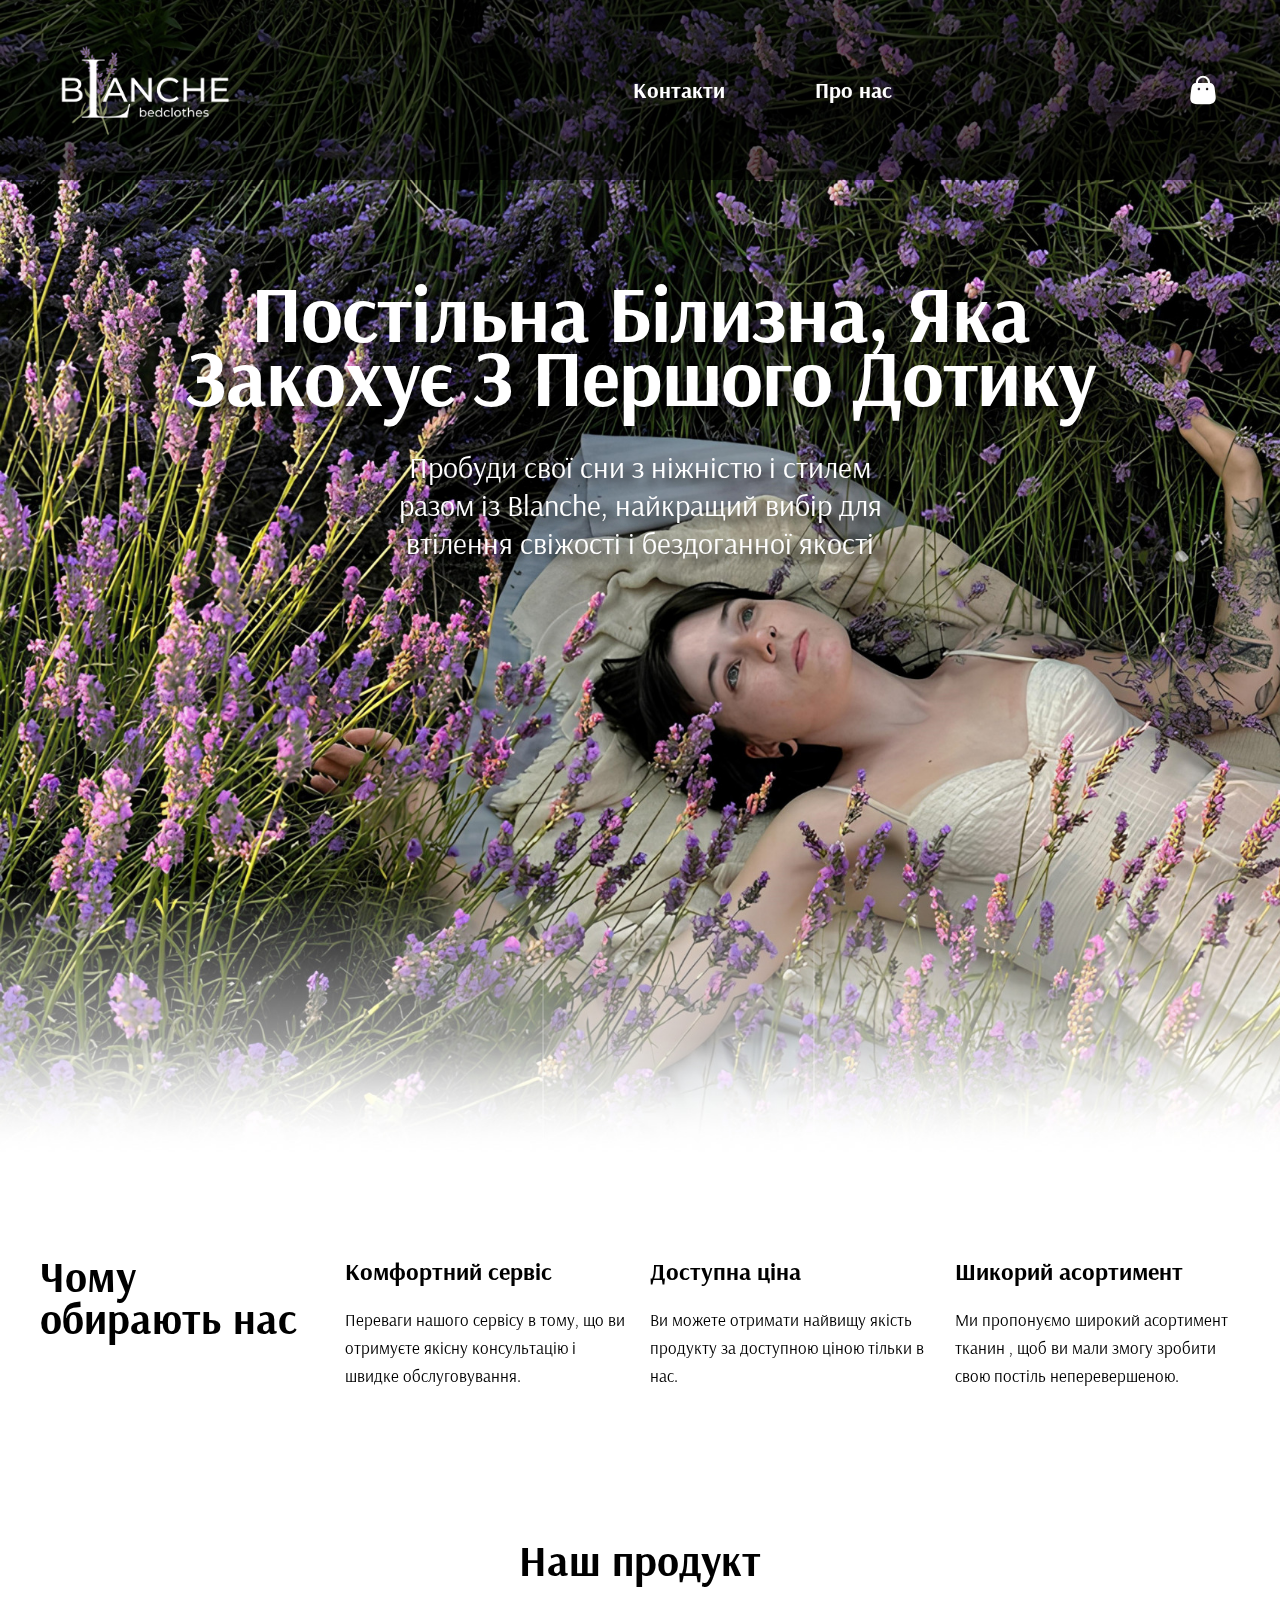
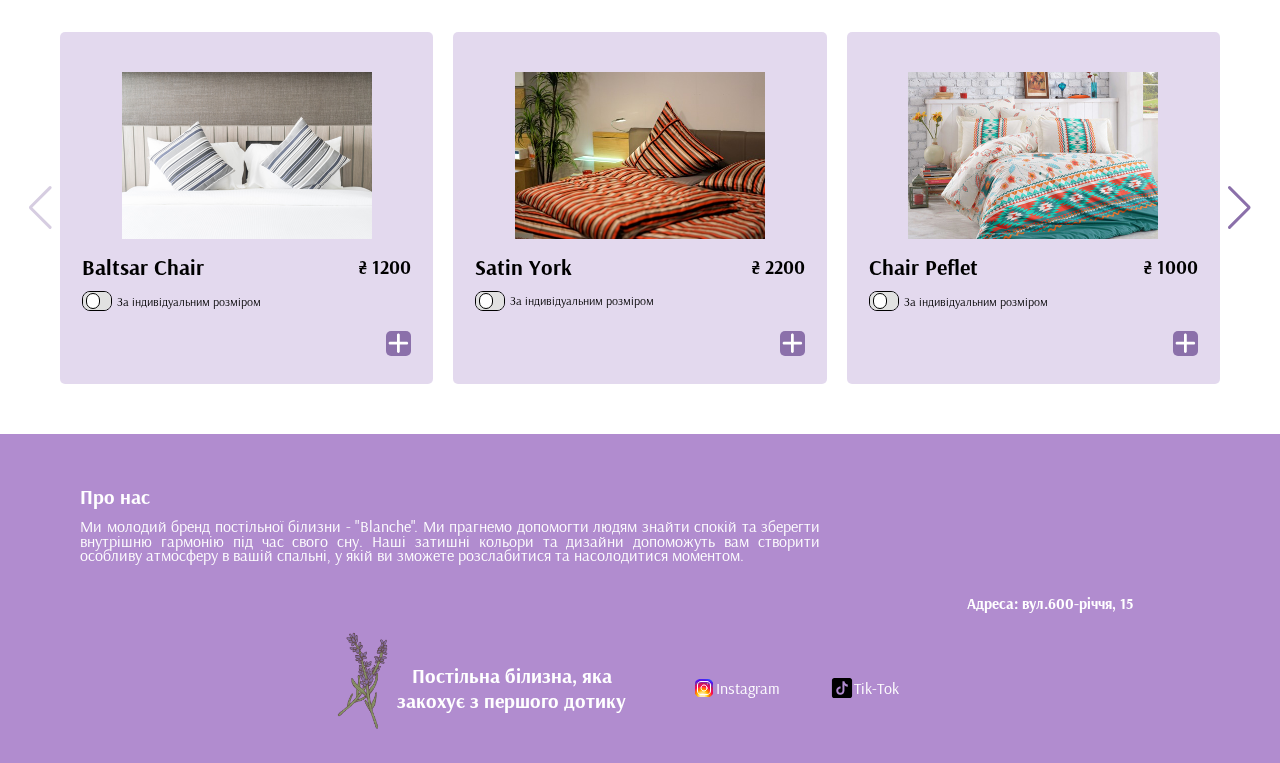
==== commit f86a089c: "add new img" ====
--- a/index.html
+++ b/index.html
@@ -126,17 +126,17 @@
 											 <button class="card__btn"><img src="./img/icons/plus.svg"></button>
 										</div>
 								</article>
-								<article class="card swiper-slide" data-id="baltsar-chair">
-									<div class="card__photo">
-										<img src="./img/products/test1.jpg" alt="Posteli" class="card__img">
-									</div>
-									<div class="card__desc">
-										<div class="card__header">
-											<h3 class="card__title">
-												Baltsar Chair
-											</h3>
-											<div class="card__price">
-												1200
+								<article class="card swiper-slide" data-id="satin-york">
+									<div class="card__photo">
+										<img src="./img/products/test2.jpg" alt="Posteli" class="card__img">
+									</div>
+									<div class="card__desc">
+										<div class="card__header">
+											<h3 class="card__title">
+												Satin York
+											</h3>
+											<div class="card__price">
+												2200
 											</div>
 										</div>
 
@@ -157,17 +157,17 @@
 											 <button class="card__btn"><img src="./img/icons/plus.svg"></button>
 										</div>
 								</article>
-								<article class="card swiper-slide" data-id="baltsar-chair">
-									<div class="card__photo">
-										<img src="./img/products/test1.jpg" alt="Posteli" class="card__img">
-									</div>
-									<div class="card__desc">
-										<div class="card__header">
-											<h3 class="card__title">
-												Baltsar Chair
-											</h3>
-											<div class="card__price">
-												1200
+								<article class="card swiper-slide" data-id="chair-peflet">
+									<div class="card__photo">
+										<img src="./img/products/test3.jpg" alt="Posteli" class="card__img">
+									</div>
+									<div class="card__desc">
+										<div class="card__header">
+											<h3 class="card__title">
+												Chair Peflet
+											</h3>
+											<div class="card__price">
+												1000
 											</div>
 										</div>
 
@@ -188,17 +188,17 @@
 											 <button class="card__btn"><img src="./img/icons/plus.svg"></button>
 										</div>
 								</article>
-								<article class="card swiper-slide" data-id="baltsar-chair">
-									<div class="card__photo">
-										<img src="./img/products/test1.jpg" alt="Posteli" class="card__img">
-									</div>
-									<div class="card__desc">
-										<div class="card__header">
-											<h3 class="card__title">
-												Baltsar Chair
-											</h3>
-											<div class="card__price">
-												1200
+								<article class="card swiper-slide" data-id="pinlow">
+									<div class="card__photo">
+										<img src="./img/products/test4.jpg" alt="Posteli" class="card__img">
+									</div>
+									<div class="card__desc">
+										<div class="card__header">
+											<h3 class="card__title">
+												Pinlow
+											</h3>
+											<div class="card__price">
+												1600
 											</div>
 										</div>
 
@@ -219,17 +219,17 @@
 											 <button class="card__btn"><img src="./img/icons/plus.svg"></button>
 										</div>
 								</article>
-								<article class="card swiper-slide" data-id="baltsar-chair">
-									<div class="card__photo">
-										<img src="./img/products/test1.jpg" alt="Posteli" class="card__img">
-									</div>
-									<div class="card__desc">
-										<div class="card__header">
-											<h3 class="card__title">
-												Baltsar Chair
-											</h3>
-											<div class="card__price">
-												1200
+								<article class="card swiper-slide" data-id="mellower">
+									<div class="card__photo">
+										<img src="./img/products/test5.jpg" alt="Posteli" class="card__img">
+									</div>
+									<div class="card__desc">
+										<div class="card__header">
+											<h3 class="card__title">
+												Mellower
+											</h3>
+											<div class="card__price">
+												800
 											</div>
 										</div>
 
@@ -250,17 +250,17 @@
 											 <button class="card__btn"><img src="./img/icons/plus.svg"></button>
 										</div>
 								</article>
-								<article class="card swiper-slide" data-id="baltsar-chair">
-									<div class="card__photo">
-										<img src="./img/products/test1.jpg" alt="Posteli" class="card__img">
-									</div>
-									<div class="card__desc">
-										<div class="card__header">
-											<h3 class="card__title">
-												Baltsar Chair
-											</h3>
-											<div class="card__price">
-												1200
+								<article class="card swiper-slide" data-id="nismo-laki">
+									<div class="card__photo">
+										<img src="./img/products/test6.jpg" alt="Posteli" class="card__img">
+									</div>
+									<div class="card__desc">
+										<div class="card__header">
+											<h3 class="card__title">
+												Nismo Laki
+											</h3>
+											<div class="card__price">
+												1800
 											</div>
 										</div>
 
@@ -281,17 +281,17 @@
 											 <button class="card__btn"><img src="./img/icons/plus.svg"></button>
 										</div>
 								</article>
-								<article class="card swiper-slide" data-id="baltsar-chair">
-									<div class="card__photo">
-										<img src="./img/products/test1.jpg" alt="Posteli" class="card__img">
-									</div>
-									<div class="card__desc">
-										<div class="card__header">
-											<h3 class="card__title">
-												Baltsar Chair
-											</h3>
-											<div class="card__price">
-												1200
+								<article class="card swiper-slide" data-id="umbro-perelcot">
+									<div class="card__photo">
+										<img src="./img/products/test7.jpg" alt="Posteli" class="card__img">
+									</div>
+									<div class="card__desc">
+										<div class="card__header">
+											<h3 class="card__title">
+												Umbro Perelcot
+											</h3>
+											<div class="card__price">
+												1100
 											</div>
 										</div>
 
@@ -312,17 +312,17 @@
 											 <button class="card__btn"><img src="./img/icons/plus.svg"></button>
 										</div>
 								</article>
-								<article class="card swiper-slide" data-id="baltsar-chair">
-									<div class="card__photo">
-										<img src="./img/products/test1.jpg" alt="Posteli" class="card__img">
-									</div>
-									<div class="card__desc">
-										<div class="card__header">
-											<h3 class="card__title">
-												Baltsar Chair
-											</h3>
-											<div class="card__price">
-												1200
+								<article class="card swiper-slide" data-id="beltrus">
+									<div class="card__photo">
+										<img src="./img/products/test8.jpg" alt="Posteli" class="card__img">
+									</div>
+									<div class="card__desc">
+										<div class="card__header">
+											<h3 class="card__title">
+												Beltrus
+											</h3>
+											<div class="card__price">
+												1400
 											</div>
 										</div>
 											
